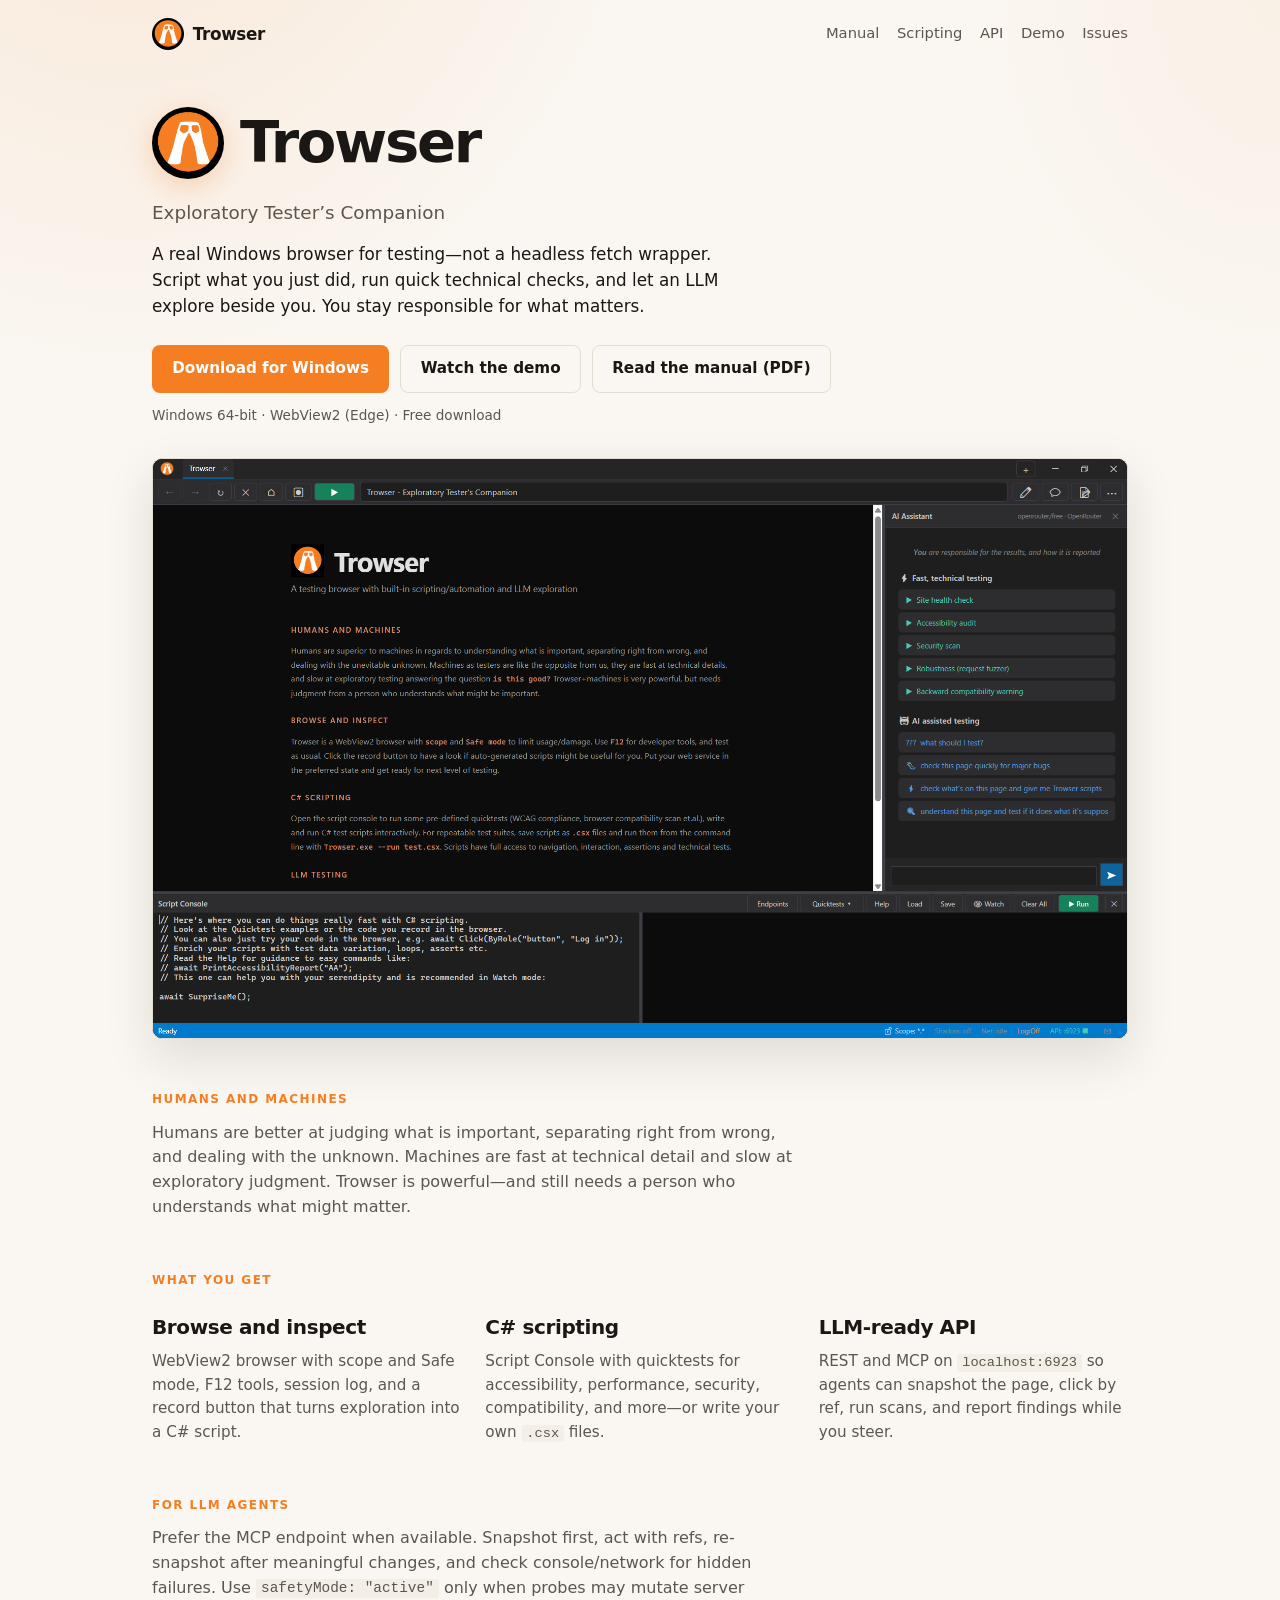
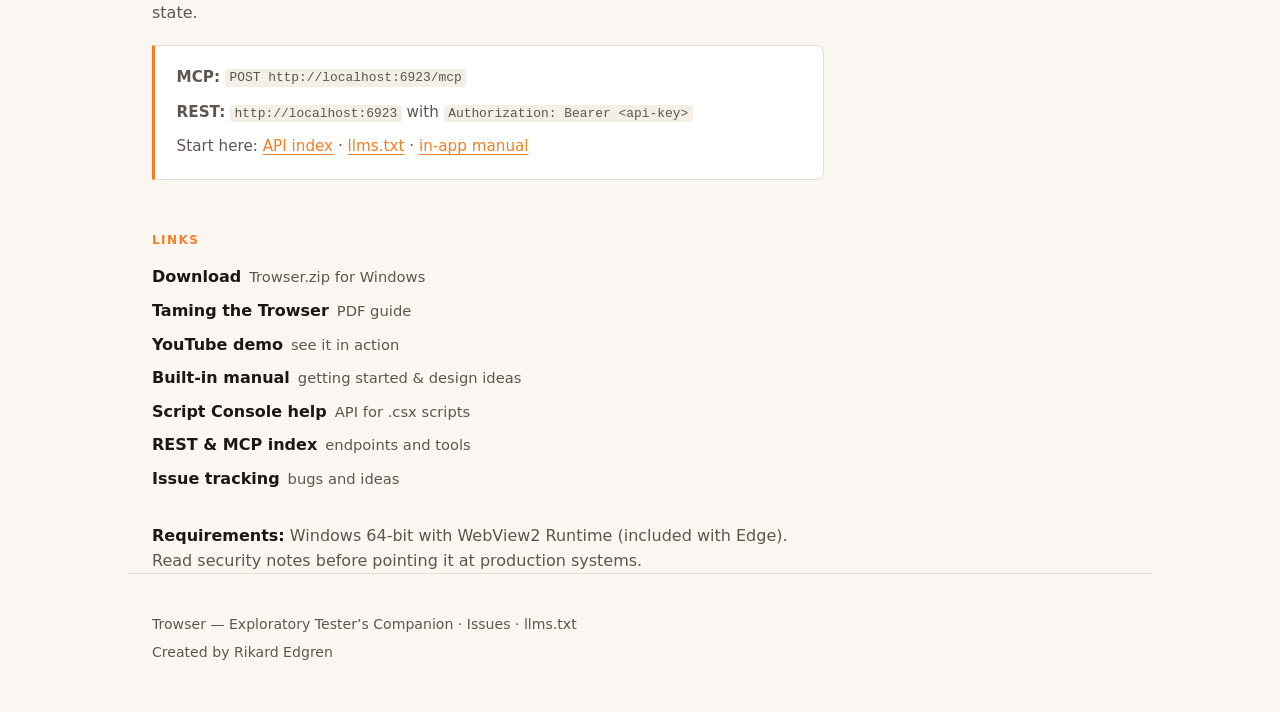
==== index.html @ c14e4764 "Add Trowser GitHub Pages site with docs and agent-friendly SEO. Landing page, manual, scripting help" ====
<!DOCTYPE html>
<html lang="en">
<head>
  <meta charset="utf-8">
  <meta name="viewport" content="width=device-width, initial-scale=1">
  <title>Trowser — Exploratory Tester’s Companion</title>
  <meta name="description" content="Trowser is a Windows WebView2 testing browser with C# scripting, accessibility and security scans, and an LLM-friendly REST/MCP API. Built for exploratory testers who stay in charge.">
  <meta name="keywords" content="Trowser, exploratory testing, WebView2, test automation, accessibility, WCAG, security scan, MCP, REST API, C# scripting, LLM testing">
  <meta name="author" content="Rikard Edgren">
  <link rel="canonical" href="https://trowser.github.io/">
  <link rel="icon" href="favicon.ico" type="image/x-icon">
  <link rel="stylesheet" href="styles.css">

  <meta property="og:type" content="website">
  <meta property="og:url" content="https://trowser.github.io/">
  <meta property="og:title" content="Trowser — Exploratory Tester’s Companion">
  <meta property="og:description" content="A Windows testing browser with scripting, quick technical scans, and an LLM-friendly API. Humans decide what matters; machines help go faster.">
  <meta property="og:image" content="https://trowser.github.io/assets/trowser_mainscreen.png">
  <meta property="og:site_name" content="Trowser">

  <meta name="twitter:card" content="summary_large_image">
  <meta name="twitter:title" content="Trowser — Exploratory Tester’s Companion">
  <meta name="twitter:description" content="Windows WebView2 testing browser with C# scripting, quicktests, and REST/MCP for LLM agents.">
  <meta name="twitter:image" content="https://trowser.github.io/assets/trowser_mainscreen.png">

  <script type="application/ld+json">
  {
    "@context": "https://schema.org",
    "@type": "SoftwareApplication",
    "name": "Trowser",
    "applicationCategory": "DeveloperApplication",
    "operatingSystem": "Windows 64-bit",
    "description": "A WebView2 testing browser with built-in scripting, accessibility and security scans, and an LLM-friendly REST/MCP API for exploratory testing.",
    "url": "https://trowser.github.io/",
    "downloadUrl": "https://www.thetesteye.com/code/Trowser.zip",
    "softwareHelp": "https://www.thetesteye.com/papers/TamingTheTrowser.pdf",
    "author": {
      "@type": "Person",
      "name": "Rikard Edgren"
    },
    "offers": {
      "@type": "Offer",
      "price": "0",
      "priceCurrency": "USD"
    }
  }
  </script>
</head>
<body class="landing">
  <header class="site-header">
    <a class="brand" href="./">
      <img src="assets/trowser.png" width="32" height="32" alt="">
      <span>Trowser</span>
    </a>
    <nav class="site-nav" aria-label="Primary">
      <a href="docs/manual.html">Manual</a>
      <a href="docs/script-help.html">Scripting</a>
      <a href="docs/api.html">API</a>
      <a href="https://youtube.com/watch?v=mQnYhafyqks">Demo</a>
      <a href="https://github.com/Trowser/Trowser/issues">Issues</a>
    </nav>
  </header>

  <main>
    <section class="hero">
      <div class="hero-brand">
        <img src="assets/trowser.png" width="72" height="72" alt="Trowser logo">
        <h1>Trowser</h1>
      </div>
      <p class="tagline">Exploratory Tester’s Companion</p>
      <p class="lead">
        A real Windows browser for testing—not a headless fetch wrapper.
        Script what you just did, run quick technical checks, and let an LLM explore beside you.
        You stay responsible for what matters.
      </p>
      <div class="cta-row">
        <a class="btn btn-primary" href="https://www.thetesteye.com/code/Trowser.zip">Download for Windows</a>
        <a class="btn btn-ghost" href="https://youtube.com/watch?v=mQnYhafyqks">Watch the demo</a>
        <a class="btn btn-ghost" href="https://www.thetesteye.com/papers/TamingTheTrowser.pdf">Read the manual (PDF)</a>
      </div>
      <p class="meta-line">Windows&nbsp;64-bit · WebView2 (Edge) · Free download</p>
    </section>

    <div class="shot-wrap">
      <figure class="shot">
        <img
          src="assets/trowser_mainscreen.png"
          width="1918"
          height="1140"
          alt="Trowser main window: browser, AI Assistant panel, and Script Console with C# quicktests"
          loading="eager"
          decoding="async">
      </figure>
    </div>

    <section class="section" id="humans">
      <h2>Humans and machines</h2>
      <p>
        Humans are better at judging what is important, separating right from wrong,
        and dealing with the unknown. Machines are fast at technical detail and slow
        at exploratory judgment. Trowser is powerful—and still needs a person who
        understands what might matter.
      </p>
    </section>

    <section class="section" id="features">
      <h2>What you get</h2>
      <div class="pillars">
        <div class="pillar">
          <h3>Browse and inspect</h3>
          <p>
            WebView2 browser with scope and Safe mode, F12 tools, session log,
            and a record button that turns exploration into a C# script.
          </p>
        </div>
        <div class="pillar">
          <h3>C# scripting</h3>
          <p>
            Script Console with quicktests for accessibility, performance,
            security, compatibility, and more—or write your own <code>.csx</code> files.
          </p>
        </div>
        <div class="pillar">
          <h3>LLM-ready API</h3>
          <p>
            REST and MCP on <code>localhost:6923</code> so agents can snapshot the page,
            click by ref, run scans, and report findings while you steer.
          </p>
        </div>
      </div>
    </section>

    <section class="section" id="agents">
      <h2>For LLM agents</h2>
      <p>
        Prefer the MCP endpoint when available. Snapshot first, act with refs,
        re-snapshot after meaningful changes, and check console/network for hidden failures.
        Use <code>safetyMode: "active"</code> only when probes may mutate server state.
      </p>
      <div class="agent-box">
        <p><strong>MCP:</strong> <code>POST http://localhost:6923/mcp</code></p>
        <p><strong>REST:</strong> <code>http://localhost:6923</code> with <code>Authorization: Bearer &lt;api-key&gt;</code></p>
        <p style="margin-top:0.65rem">Start here: <a href="docs/api.html">API index</a> · <a href="llms.txt">llms.txt</a> · <a href="docs/manual.html">in-app manual</a></p>
      </div>
    </section>

    <section class="section" id="links">
      <h2>Links</h2>
      <ul class="link-list">
        <li>
          <a href="https://www.thetesteye.com/code/Trowser.zip">Download
            <span>Trowser.zip for Windows</span></a>
        </li>
        <li>
          <a href="https://www.thetesteye.com/papers/TamingTheTrowser.pdf">Taming the Trowser
            <span>PDF guide</span></a>
        </li>
        <li>
          <a href="https://youtube.com/watch?v=mQnYhafyqks">YouTube demo
            <span>see it in action</span></a>
        </li>
        <li>
          <a href="docs/manual.html">Built-in manual
            <span>getting started &amp; design ideas</span></a>
        </li>
        <li>
          <a href="docs/script-help.html">Script Console help
            <span>API for .csx scripts</span></a>
        </li>
        <li>
          <a href="docs/api.html">REST &amp; MCP index
            <span>endpoints and tools</span></a>
        </li>
        <li>
          <a href="https://github.com/Trowser/Trowser/issues">Issue tracking
            <span>bugs and ideas</span></a>
        </li>
      </ul>
      <p class="reqs">
        <strong>Requirements:</strong> Windows 64-bit with WebView2 Runtime (included with Edge).
        Read security notes before pointing it at production systems.
      </p>
    </section>
  </main>

  <footer class="site-footer">
    <p>
      <a href="./">Trowser</a> — Exploratory Tester’s Companion ·
      <a href="https://github.com/Trowser/Trowser/issues">Issues</a> ·
      <a href="llms.txt">llms.txt</a>
    </p>
    <p>Created by Rikard Edgren</p>
  </footer>
</body>
</html>
---- styles.css ----
/* Trowser site — no frameworks */
:root {
  --orange: #f57e23;
  --orange-soft: rgba(245, 126, 35, 0.12);
  --ink: #1a1714;
  --ink-muted: #5c564e;
  --paper: #faf7f2;
  --paper-2: #f3eee6;
  --line: #e4ddd2;
  --white: #ffffff;
  --max: 960px;
  --font: "Segoe UI", system-ui, -apple-system, sans-serif;
  --mono: "Cascadia Code", Consolas, "Courier New", monospace;
}

*,
*::before,
*::after {
  box-sizing: border-box;
  margin: 0;
  padding: 0;
}

html {
  scroll-behavior: smooth;
}

body {
  font-family: var(--font);
  line-height: 1.55;
  min-height: 100vh;
}

/* Landing / light docs only — embedded app manuals keep their own dark theme */
body.landing,
body.docs-page {
  color: var(--ink);
  background:
    radial-gradient(ellipse 80% 50% at 10% -10%, rgba(245, 126, 35, 0.14), transparent 55%),
    radial-gradient(ellipse 60% 40% at 100% 0%, rgba(245, 126, 35, 0.06), transparent 45%),
    var(--paper);
}

img {
  max-width: 100%;
  height: auto;
  display: block;
}

a {
  color: var(--orange);
  text-decoration-thickness: 1px;
  text-underline-offset: 3px;
}

a:hover {
  color: #d66a14;
}

code {
  font-family: var(--mono);
  font-size: 0.9em;
  background: var(--paper-2);
  padding: 0.1em 0.35em;
  border-radius: 3px;
}

/* —— Site chrome —— */
.site-header {
  display: flex;
  align-items: center;
  justify-content: space-between;
  gap: 1rem;
  flex-wrap: wrap;
  max-width: calc(var(--max) + 4rem);
  margin: 0 auto;
  padding: 1.1rem 1.5rem !important;
}

.brand {
  display: inline-flex;
  align-items: center;
  gap: 0.55rem;
  color: var(--ink);
  text-decoration: none;
  font-weight: 700;
  font-size: 1.05rem;
  letter-spacing: -0.02em;
}

.brand img {
  width: 32px;
  height: 32px;
  border-radius: 50%;
}

.brand:hover {
  color: var(--ink);
}

.site-nav {
  display: flex;
  flex-wrap: wrap;
  gap: 0.15rem 1.1rem;
  font-size: 0.92rem;
}

.site-nav a {
  color: var(--ink-muted);
  text-decoration: none;
}

.site-nav a:hover,
.site-nav a.active {
  color: var(--orange);
}

.site-footer {
  max-width: calc(var(--max) + 4rem);
  margin: 0 auto;
  padding: 2.5rem 1.5rem 3rem;
  color: var(--ink-muted);
  font-size: 0.88rem;
  border-top: 1px solid var(--line);
}

.site-footer p + p {
  margin-top: 0.35rem;
}

.site-footer a {
  color: var(--ink-muted);
  text-decoration: none;
}

.site-footer a:hover {
  color: var(--orange);
}

/* —— Landing —— */
.hero {
  max-width: calc(var(--max) + 4rem);
  margin: 0 auto;
  padding: 2.5rem 1.5rem 1.5rem;
}

.hero-brand {
  display: flex;
  align-items: center;
  gap: 1rem;
  margin-bottom: 1.25rem;
}

.hero-brand img {
  width: 72px;
  height: 72px;
  border-radius: 50%;
  box-shadow: 0 8px 28px rgba(245, 126, 35, 0.28);
}

.hero h1 {
  font-size: clamp(2.6rem, 6vw, 3.6rem);
  font-weight: 750;
  letter-spacing: -0.04em;
  line-height: 1;
  color: var(--ink);
}

.hero .tagline {
  font-size: 1.15rem;
  color: var(--ink-muted);
  margin-bottom: 0.85rem;
  max-width: 36rem;
}

.hero .lead {
  font-size: 1.05rem;
  color: var(--ink);
  max-width: 38rem;
  margin-bottom: 1.6rem;
}

.cta-row {
  display: flex;
  flex-wrap: wrap;
  gap: 0.7rem;
  margin-bottom: 0.5rem;
}

.btn {
  display: inline-flex;
  align-items: center;
  justify-content: center;
  gap: 0.4rem;
  padding: 0.7rem 1.2rem;
  border-radius: 8px;
  font-size: 0.95rem;
  font-weight: 600;
  text-decoration: none;
  border: 1px solid transparent;
  transition: background 0.15s, color 0.15s, border-color 0.15s;
}

.btn-primary {
  background: var(--orange);
  color: var(--white);
}

.btn-primary:hover {
  background: #e06f16;
  color: var(--white);
}

.btn-ghost {
  background: transparent;
  color: var(--ink);
  border-color: var(--line);
}

.btn-ghost:hover {
  border-color: var(--orange);
  color: var(--orange);
}

.meta-line {
  font-size: 0.85rem;
  color: var(--ink-muted);
  margin-top: 0.75rem;
}

.shot-wrap {
  max-width: calc(var(--max) + 4rem);
  margin: 0.5rem auto 0;
  padding: 0 1.5rem;
}

.shot {
  border-radius: 10px;
  border: 1px solid var(--line);
  box-shadow: 0 18px 50px rgba(26, 23, 20, 0.12);
  overflow: hidden;
  background: #111;
}

.shot img {
  width: 100%;
}

.section {
  max-width: calc(var(--max) + 4rem);
  margin: 0 auto;
  padding: 3.2rem 1.5rem 0;
}

.section h2 {
  font-size: 0.75rem;
  font-weight: 700;
  letter-spacing: 0.12em;
  text-transform: uppercase;
  color: var(--orange);
  margin-bottom: 0.75rem;
}

.section h3 {
  font-size: 1.25rem;
  font-weight: 700;
  letter-spacing: -0.02em;
  margin-bottom: 0.45rem;
}

.section p,
.section li {
  color: var(--ink-muted);
  font-size: 1rem;
}

.section p + p {
  margin-top: 0.75rem;
}

.section > p,
.section > .lede {
  max-width: 40rem;
}

.pillars {
  display: grid;
  grid-template-columns: repeat(3, 1fr);
  gap: 1.5rem;
  margin-top: 1.4rem;
}

.pillar h3 {
  color: var(--ink);
}

.pillar p {
  font-size: 0.95rem;
}

.agent-box {
  margin-top: 1.2rem;
  padding: 1.25rem 1.35rem;
  background: var(--white);
  border: 1px solid var(--line);
  border-left: 3px solid var(--orange);
  border-radius: 0 8px 8px 0;
  max-width: 42rem;
}

.agent-box p {
  font-size: 0.95rem;
}

.agent-box code {
  font-size: 0.85em;
}

.link-list {
  list-style: none;
  margin-top: 1rem;
  display: grid;
  gap: 0.55rem;
  max-width: 36rem;
}

.link-list a {
  color: var(--ink);
  text-decoration: none;
  font-weight: 600;
  display: inline-flex;
  gap: 0.5rem;
  align-items: baseline;
}

.link-list a:hover {
  color: var(--orange);
}

.link-list span {
  font-weight: 400;
  color: var(--ink-muted);
  font-size: 0.92rem;
}

.reqs {
  margin-top: 1rem;
  padding: 1rem 0 0;
  font-size: 0.92rem;
  color: var(--ink-muted);
}

.reqs strong {
  color: var(--ink);
  font-weight: 600;
}

@media (max-width: 720px) {
  .pillars {
    grid-template-columns: 1fr;
    gap: 1.25rem;
  }

  .hero-brand img {
    width: 56px;
    height: 56px;
  }

  .hero {
    padding-top: 1.5rem;
  }
}
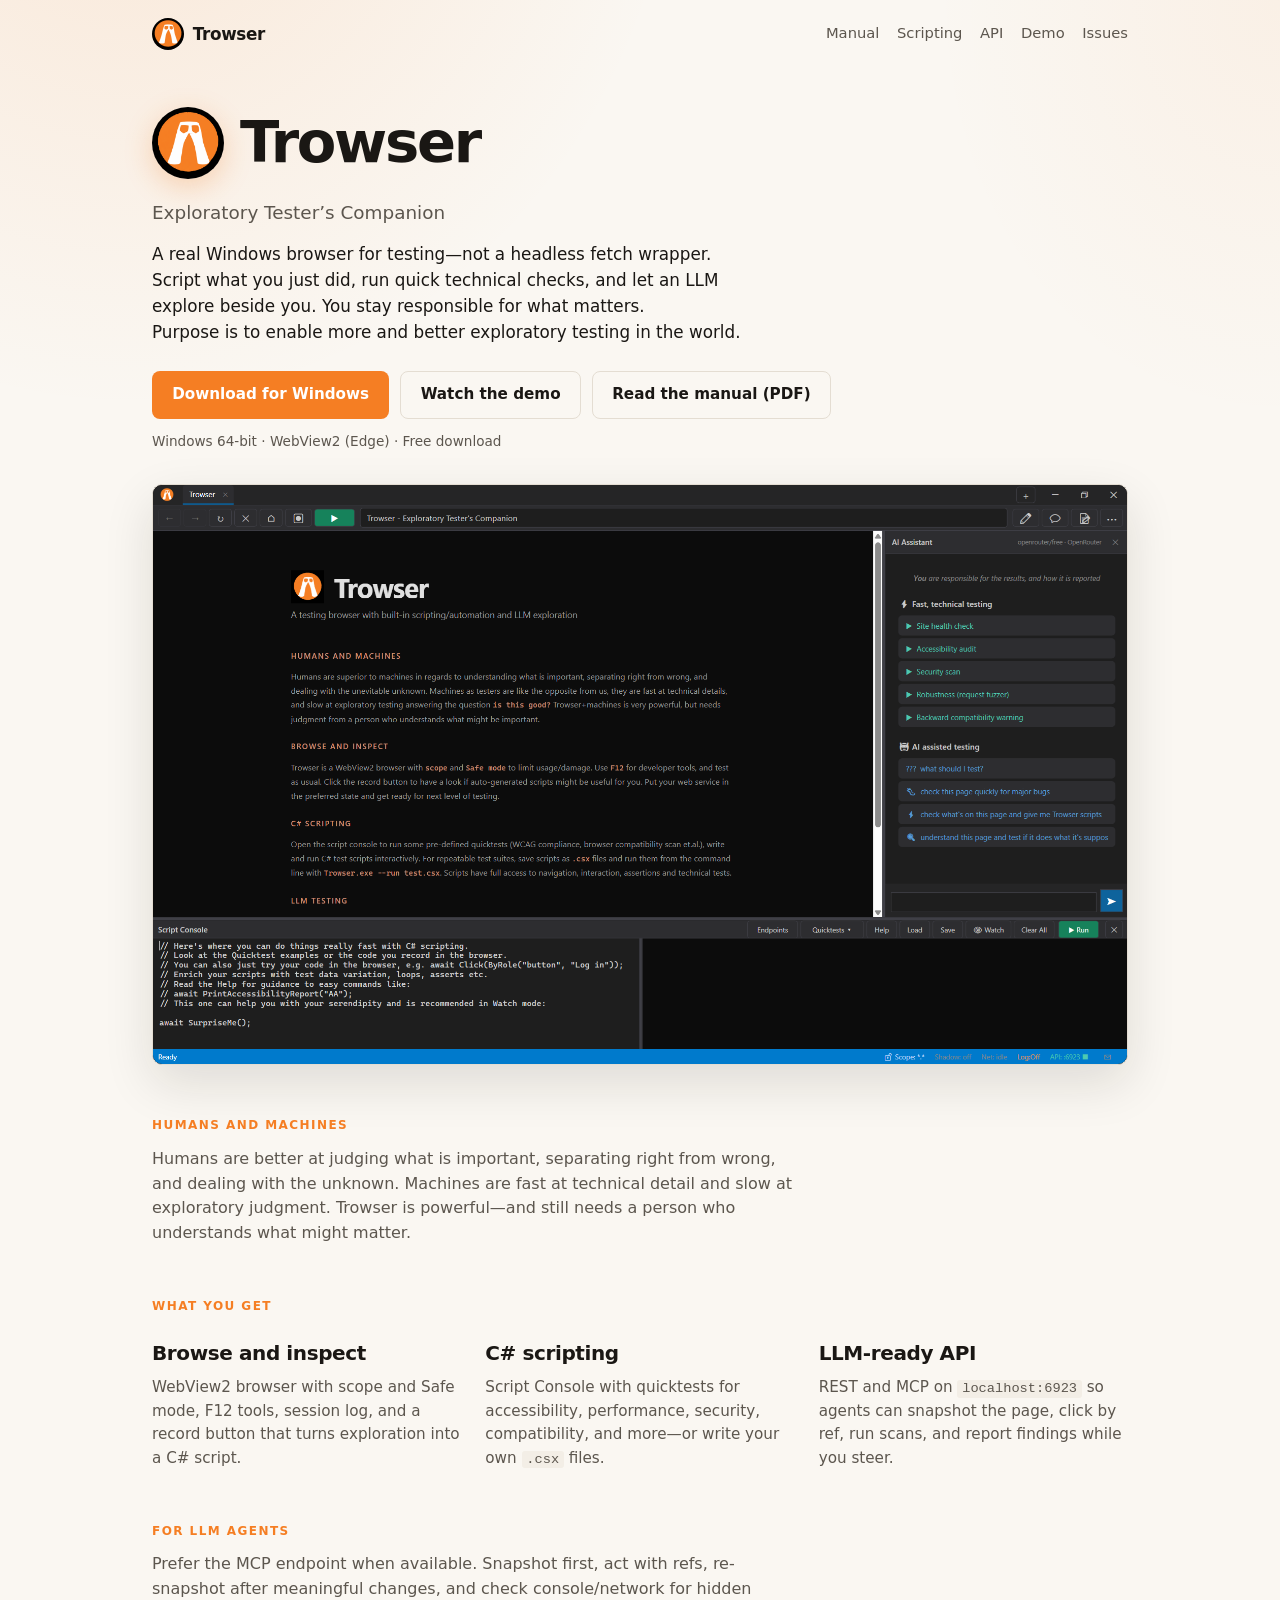
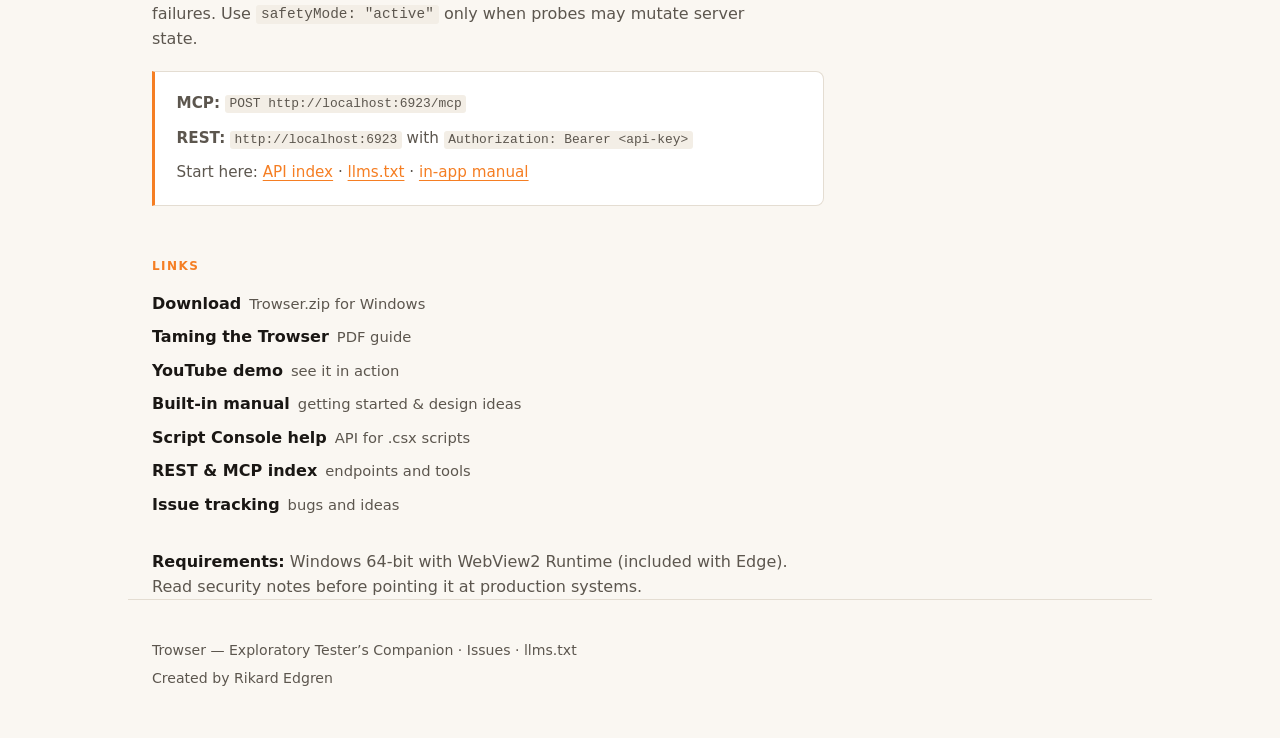
==== commit b17a17f9: "Clarify purpose on the landing page and link the author email in the footer. Co-authored-by: Cursor " ====
--- a/index.html
+++ b/index.html
@@ -72,8 +72,10 @@
         A real Windows browser for testing—not a headless fetch wrapper.
         Script what you just did, run quick technical checks, and let an LLM explore beside you.
         You stay responsible for what matters.
-      </p>
-      <div class="cta-row">
+        <br>
+		Purpose is to enable more and better exploratory testing in the world.
+      </p>      
+	  <div class="cta-row">
         <a class="btn btn-primary" href="https://www.thetesteye.com/code/Trowser.zip">Download for Windows</a>
         <a class="btn btn-ghost" href="https://youtube.com/watch?v=mQnYhafyqks">Watch the demo</a>
         <a class="btn btn-ghost" href="https://www.thetesteye.com/papers/TamingTheTrowser.pdf">Read the manual (PDF)</a>
@@ -189,7 +191,7 @@
       <a href="https://github.com/Trowser/Trowser/issues">Issues</a> ·
       <a href="llms.txt">llms.txt</a>
     </p>
-    <p>Created by Rikard Edgren</p>
+    <p>Created by <a href="mailto:rikard.edgren_at_thetesteye.com" target="_blank" rel="noopener">Rikard Edgren</a></p>
   </footer>
 </body>
 </html>
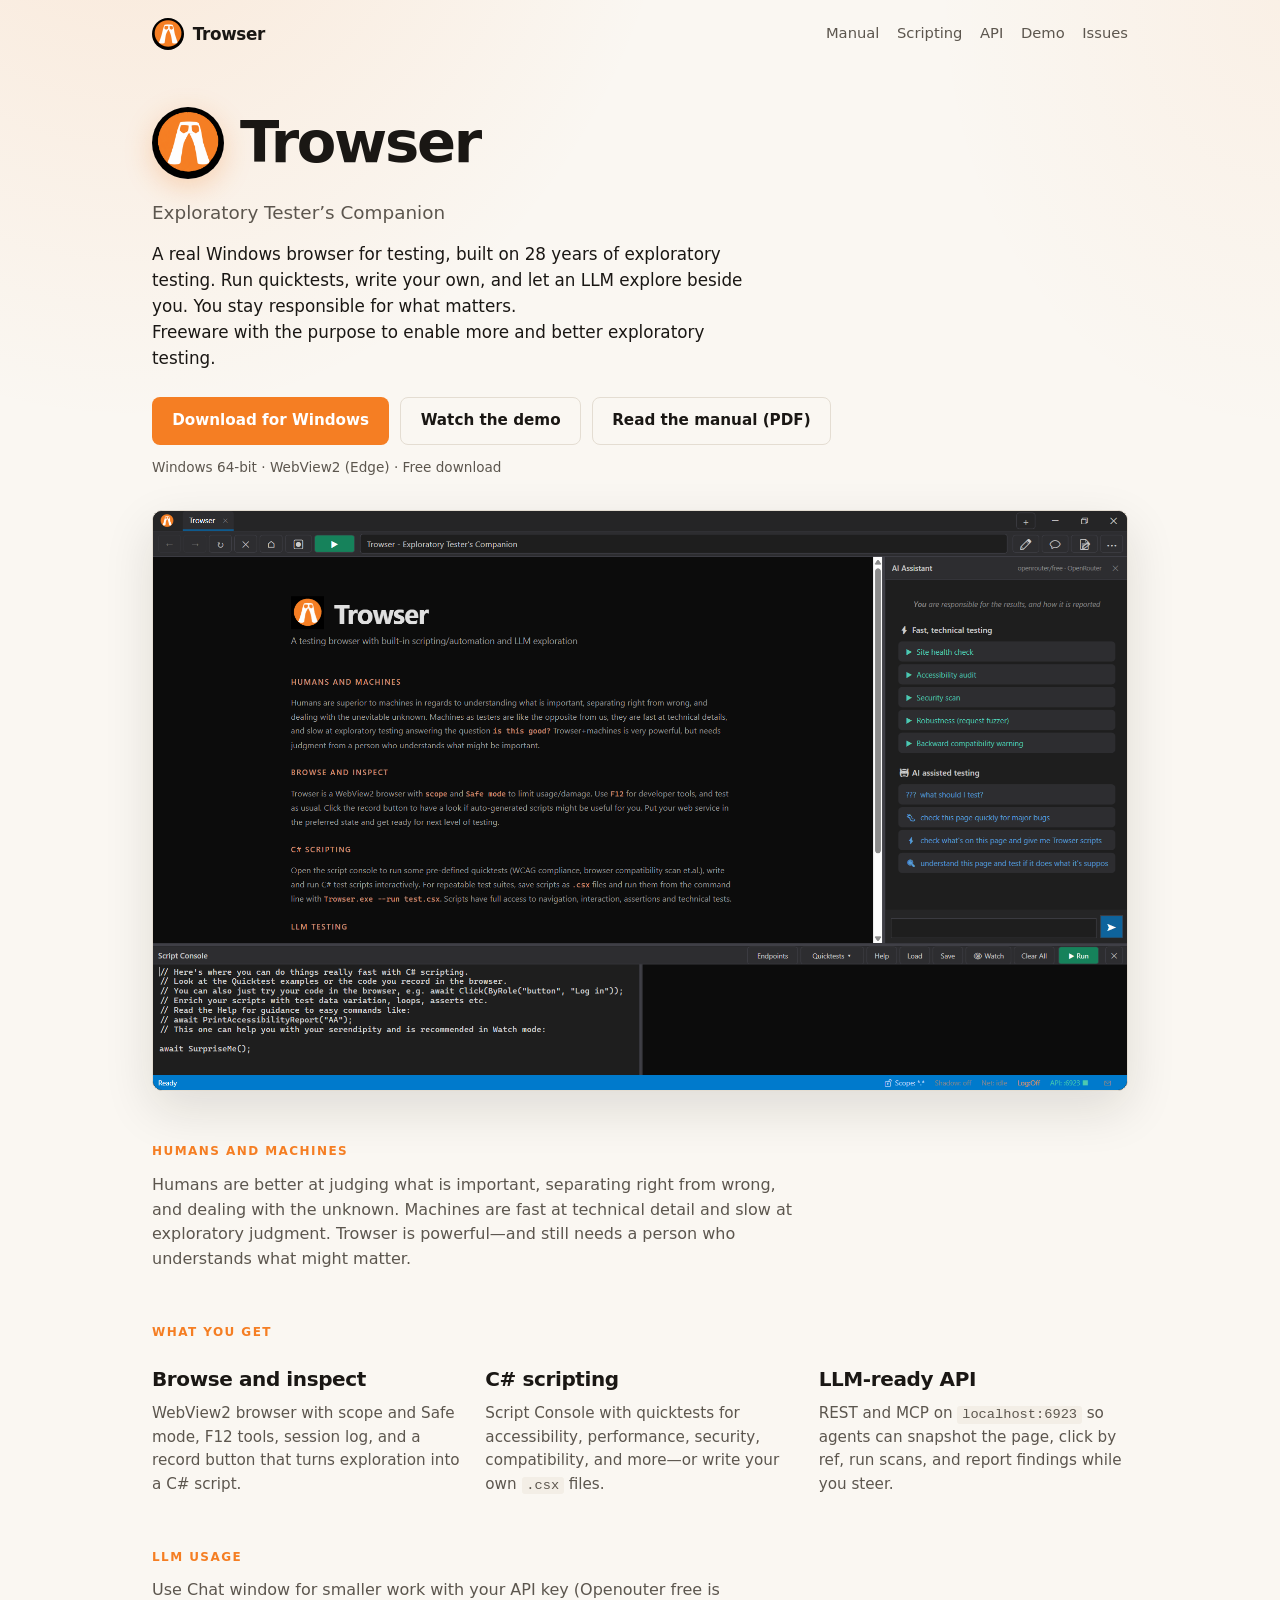
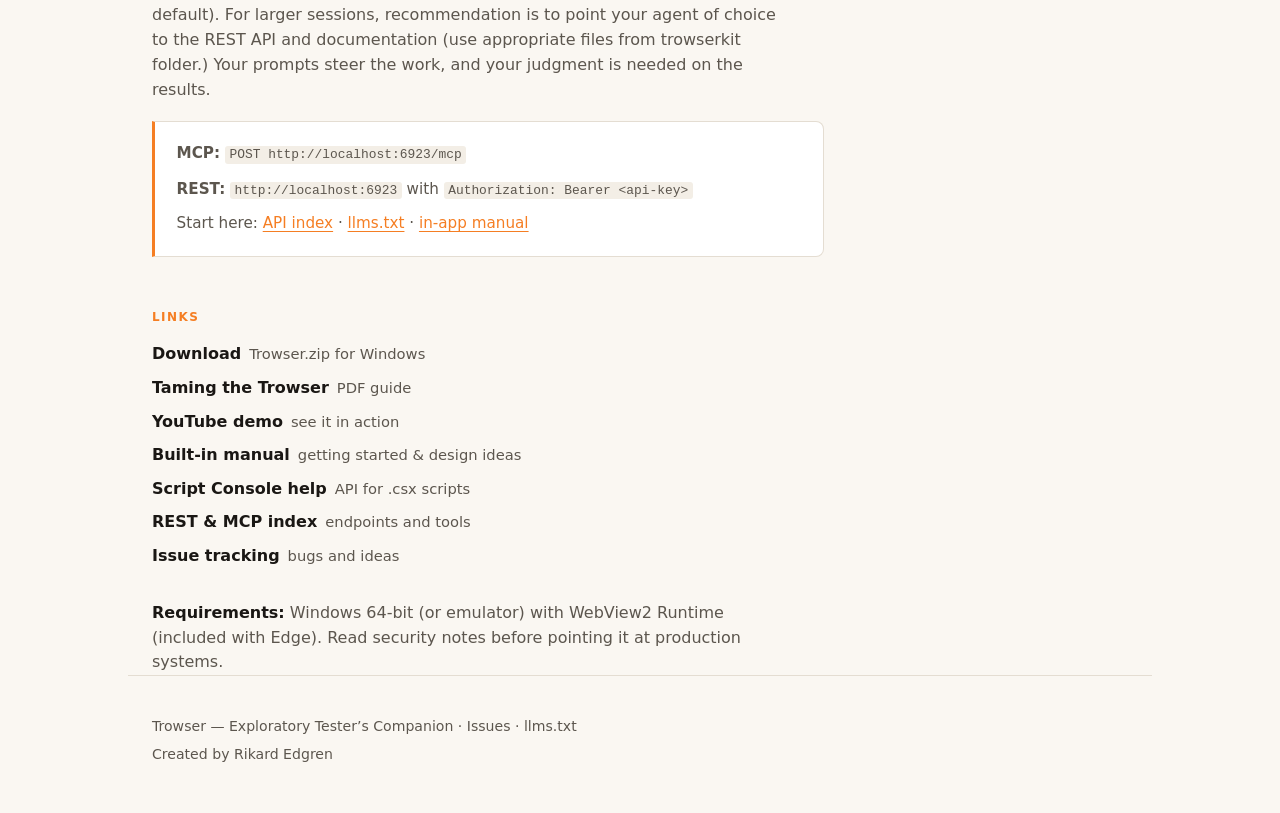
==== commit 018e3b04: "Update landing copy for purpose, LLM usage, and Windows requirements. Co-authored-by: Cursor <cursor" ====
--- a/index.html
+++ b/index.html
@@ -69,11 +69,11 @@
       </div>
       <p class="tagline">Exploratory Tester’s Companion</p>
       <p class="lead">
-        A real Windows browser for testing—not a headless fetch wrapper.
-        Script what you just did, run quick technical checks, and let an LLM explore beside you.
+        A real Windows browser for testing, built on 28 years of exploratory testing. 
+        Run quicktests, write your own, and let an LLM explore beside you.
         You stay responsible for what matters.
         <br>
-		Purpose is to enable more and better exploratory testing in the world.
+		Freeware with the purpose to enable more and better exploratory testing.
       </p>      
 	  <div class="cta-row">
         <a class="btn btn-primary" href="https://www.thetesteye.com/code/Trowser.zip">Download for Windows</a>
@@ -133,11 +133,10 @@
     </section>
 
     <section class="section" id="agents">
-      <h2>For LLM agents</h2>
+      <h2>LLM usage</h2>
       <p>
-        Prefer the MCP endpoint when available. Snapshot first, act with refs,
-        re-snapshot after meaningful changes, and check console/network for hidden failures.
-        Use <code>safetyMode: "active"</code> only when probes may mutate server state.
+        Use Chat window for smaller work with your API key (Openouter free is default). For larger sessions, recommendation is to point your agent of choice to the REST API and documentation (use appropriate files from trowserkit folder.) 
+        Your prompts steer the work, and your judgment is needed on the results.
       </p>
       <div class="agent-box">
         <p><strong>MCP:</strong> <code>POST http://localhost:6923/mcp</code></p>
@@ -179,7 +178,7 @@
         </li>
       </ul>
       <p class="reqs">
-        <strong>Requirements:</strong> Windows 64-bit with WebView2 Runtime (included with Edge).
+        <strong>Requirements:</strong> Windows 64-bit (or emulator) with WebView2 Runtime (included with Edge).
         Read security notes before pointing it at production systems.
       </p>
     </section>
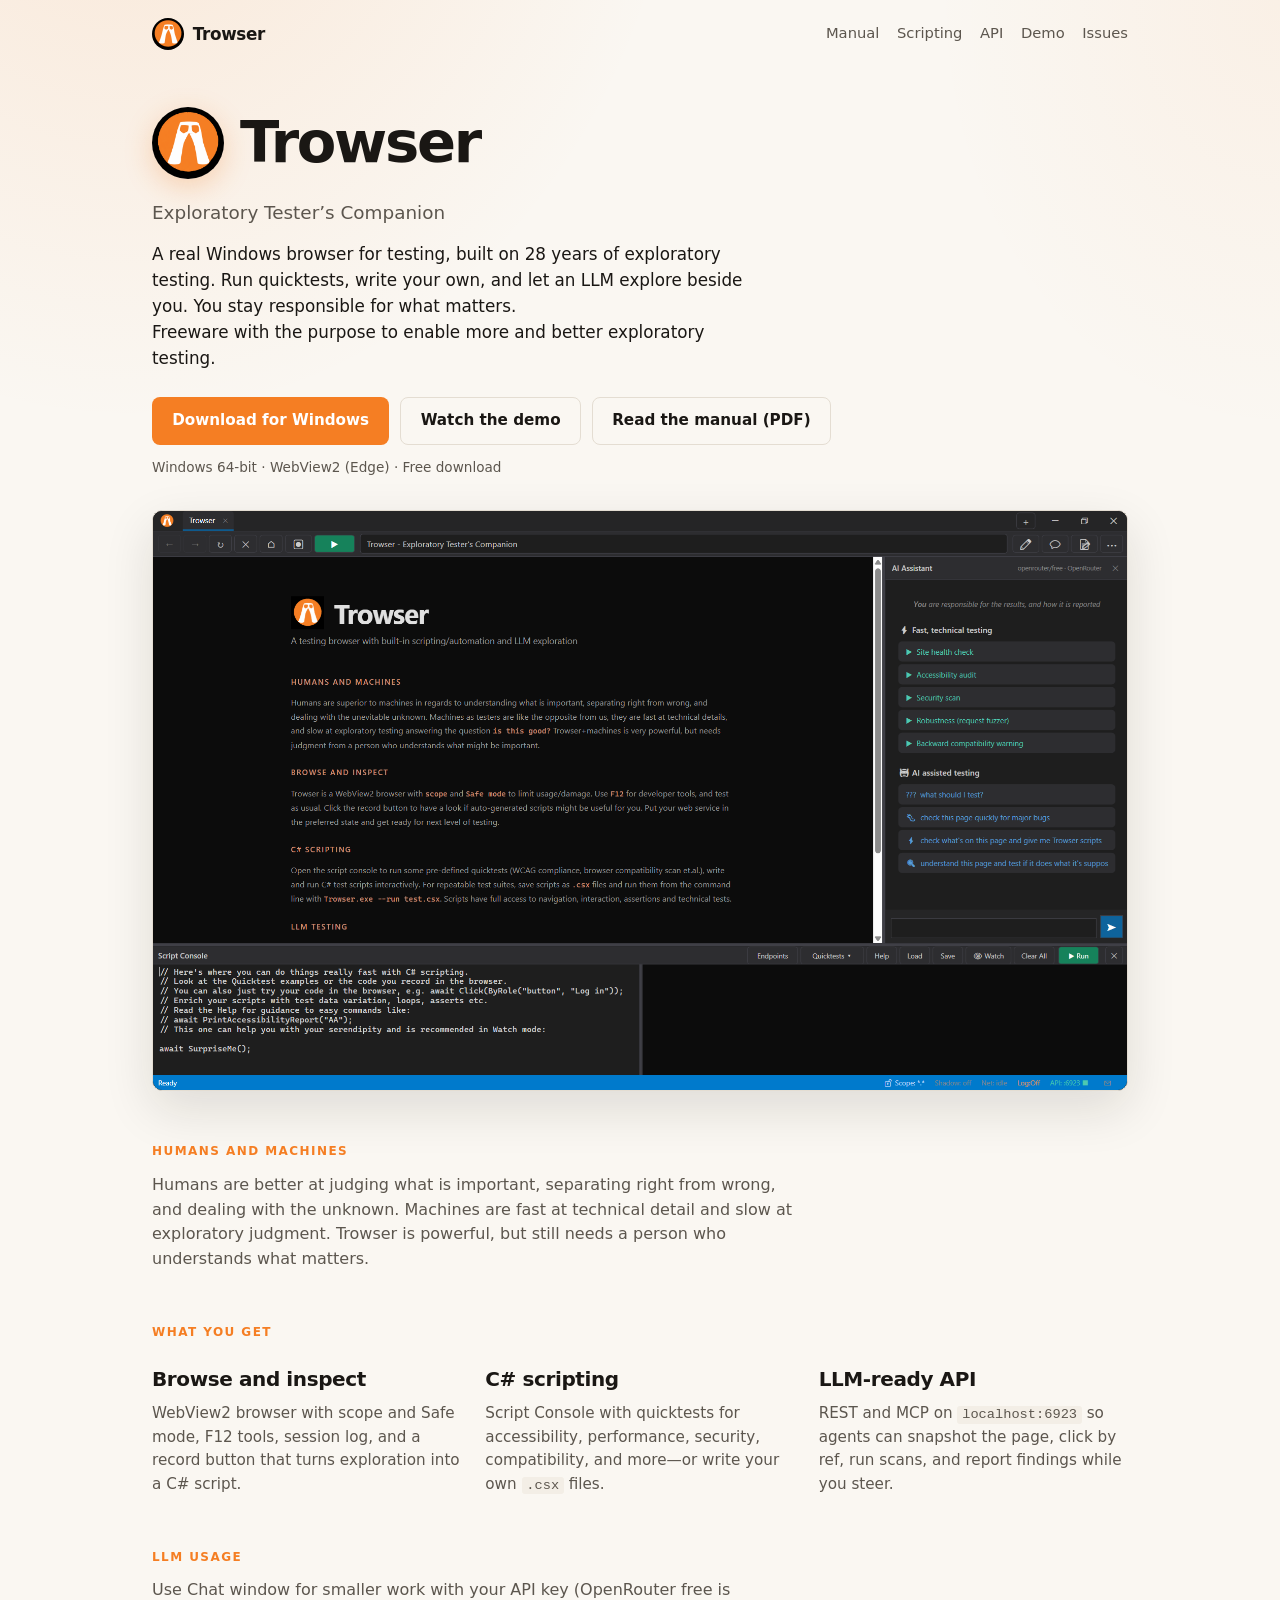
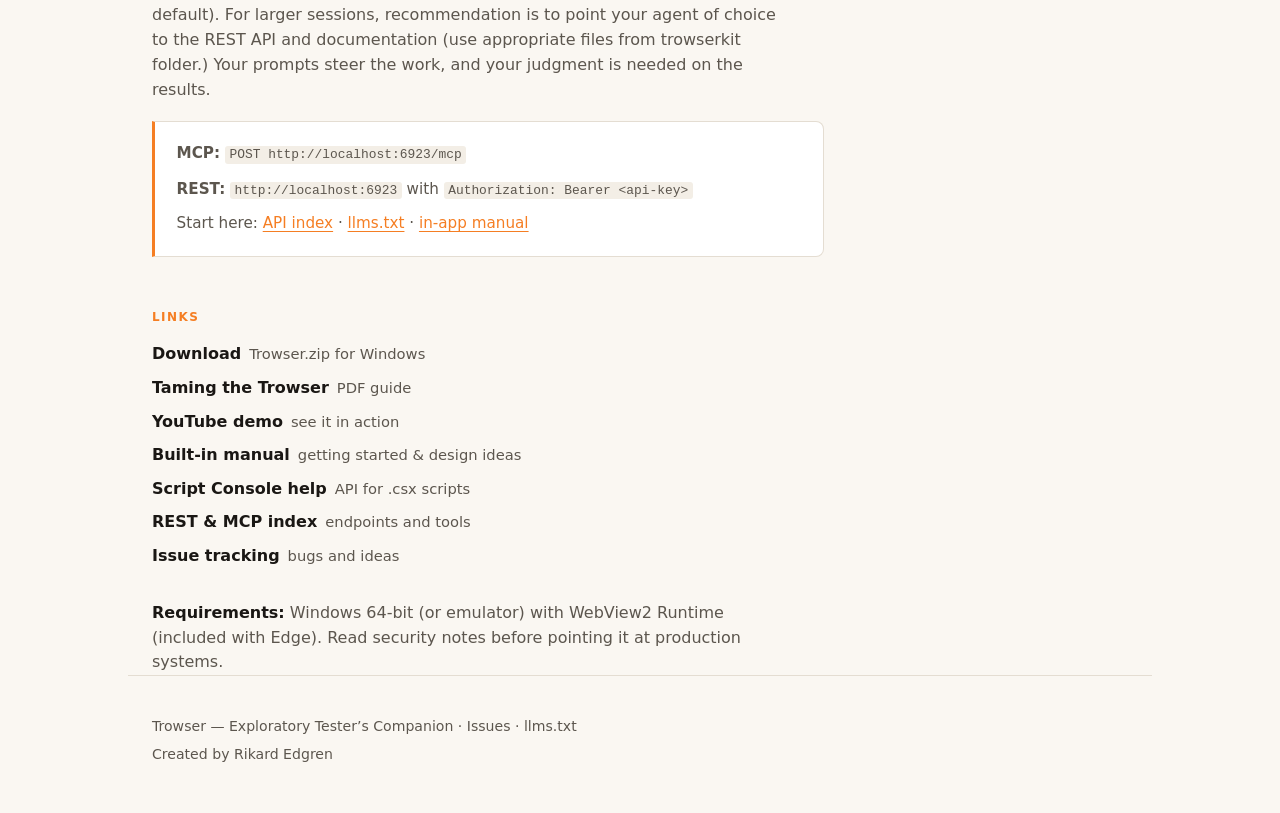
==== commit b997cab5: "Document new keyboard shortcuts and tighten landing-page copy. Co-authored-by: Cursor <cursoragent@c" ====
--- a/index.html
+++ b/index.html
@@ -100,8 +100,8 @@
       <p>
         Humans are better at judging what is important, separating right from wrong,
         and dealing with the unknown. Machines are fast at technical detail and slow
-        at exploratory judgment. Trowser is powerful—and still needs a person who
-        understands what might matter.
+        at exploratory judgment. Trowser is powerful, but still needs a person who
+        understands what matters.
       </p>
     </section>
 
@@ -135,7 +135,7 @@
     <section class="section" id="agents">
       <h2>LLM usage</h2>
       <p>
-        Use Chat window for smaller work with your API key (Openouter free is default). For larger sessions, recommendation is to point your agent of choice to the REST API and documentation (use appropriate files from trowserkit folder.) 
+        Use Chat window for smaller work with your API key (OpenRouter free is default). For larger sessions, recommendation is to point your agent of choice to the REST API and documentation (use appropriate files from trowserkit folder.) 
         Your prompts steer the work, and your judgment is needed on the results.
       </p>
       <div class="agent-box">
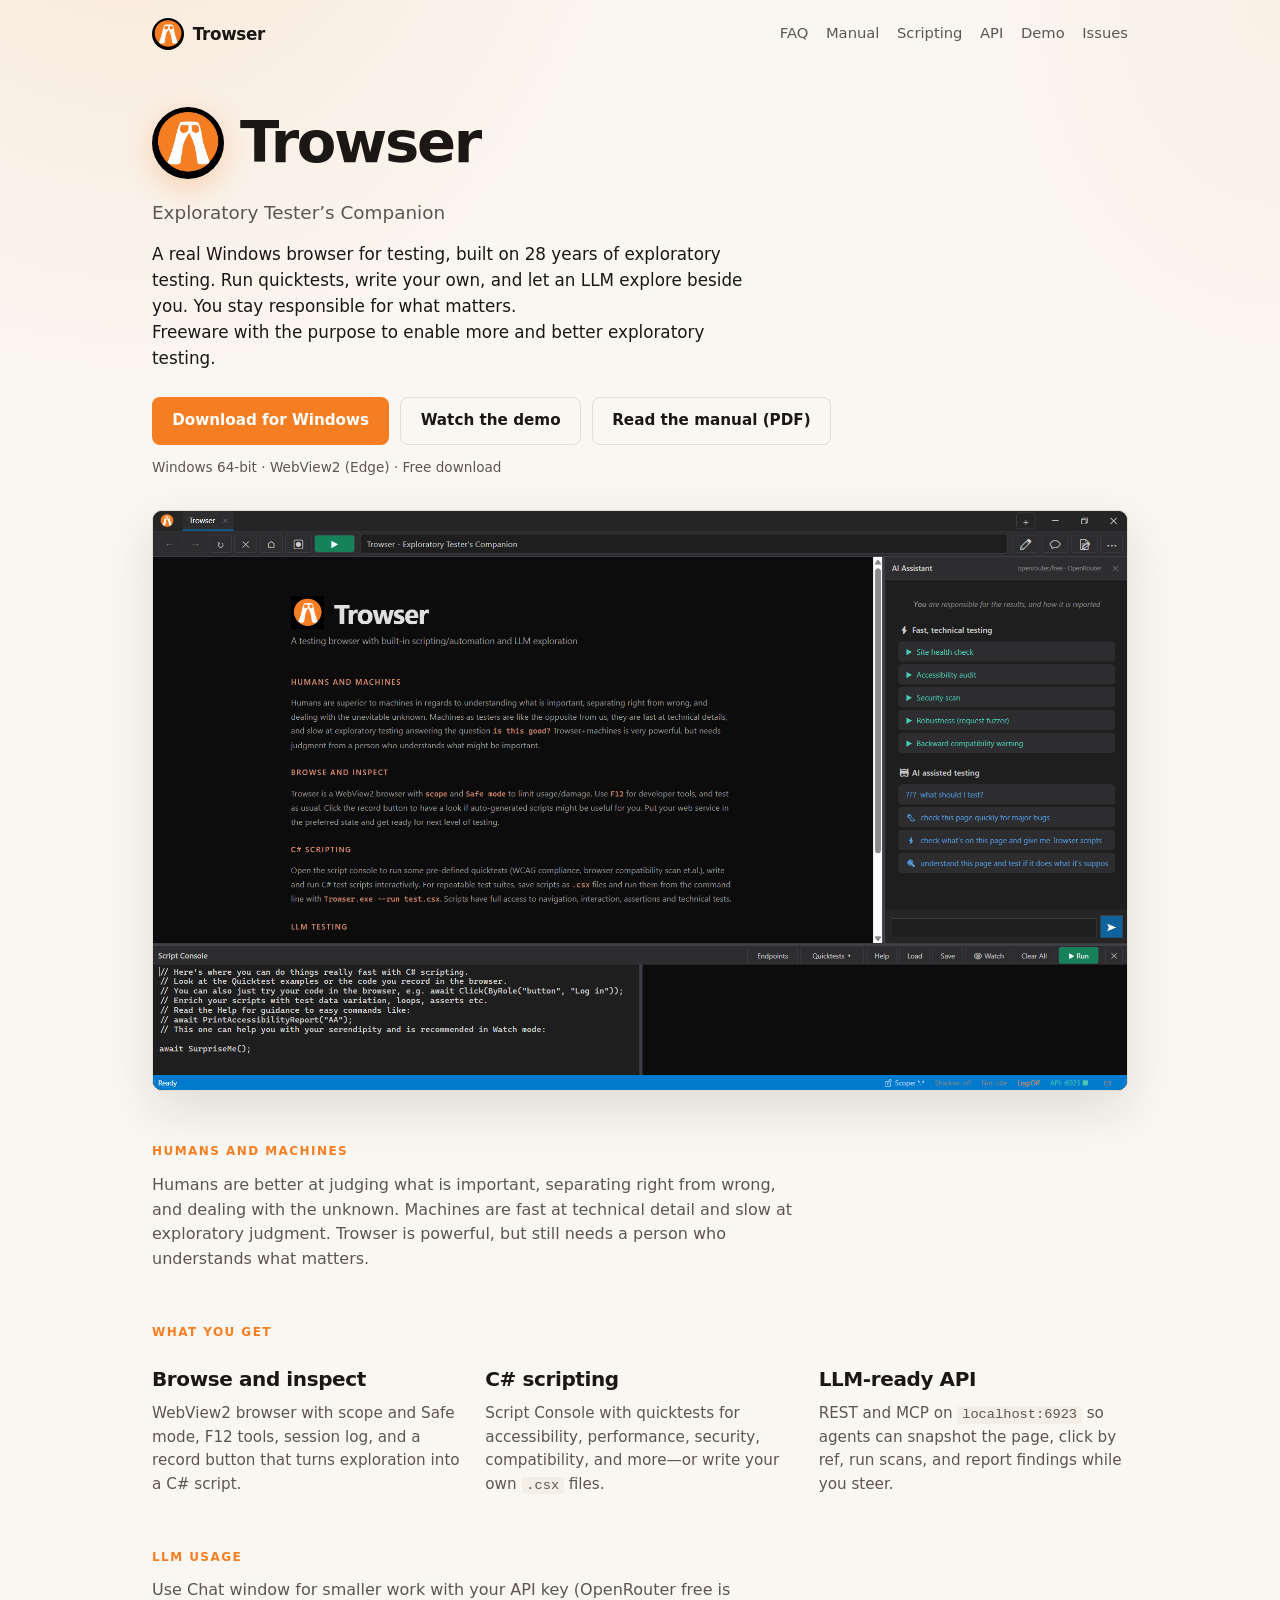
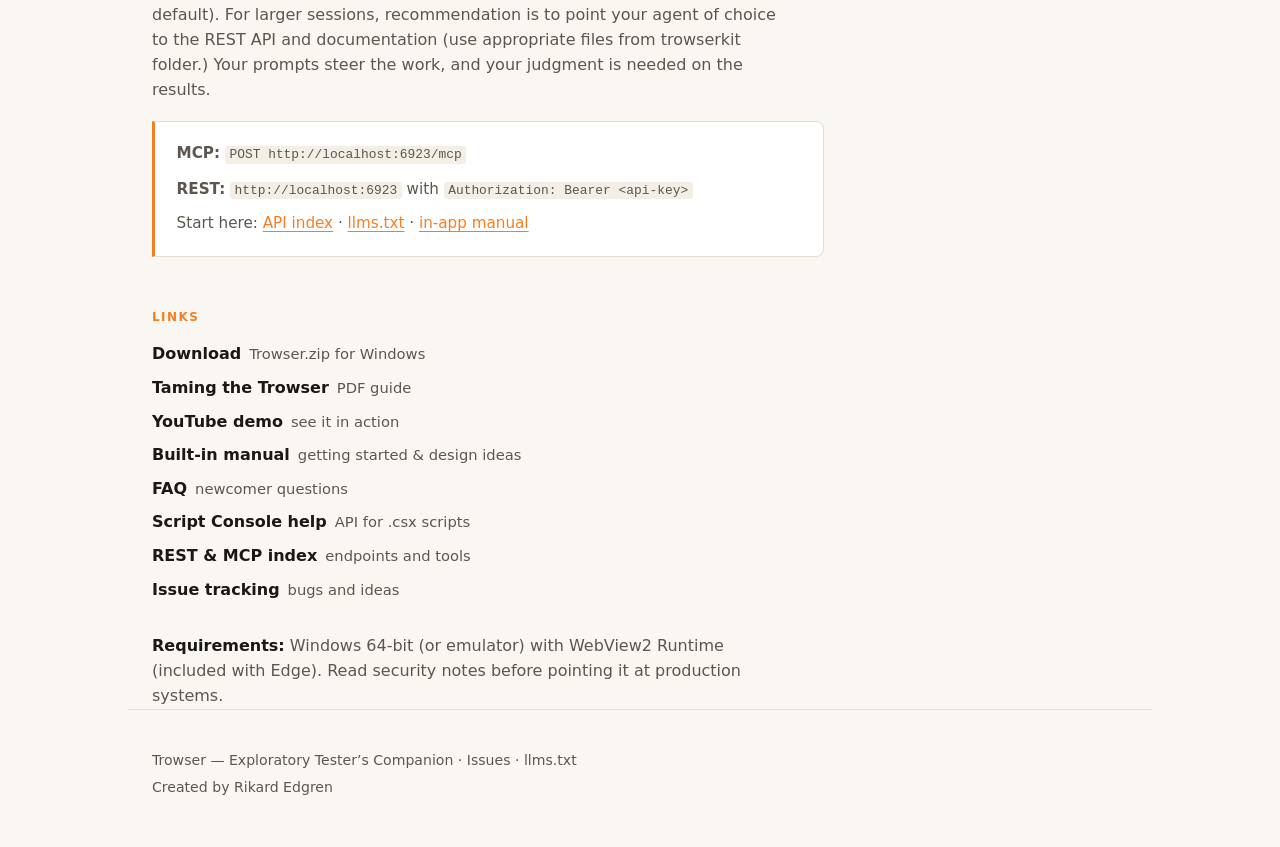
==== commit 149bcb97: "Add a newcomer FAQ page and list it first in the site nav. Co-authored-by: Cursor <cursoragent@curso" ====
--- a/index.html
+++ b/index.html
@@ -53,6 +53,7 @@
       <span>Trowser</span>
     </a>
     <nav class="site-nav" aria-label="Primary">
+      <a href="docs/faq.html">FAQ</a>
       <a href="docs/manual.html">Manual</a>
       <a href="docs/script-help.html">Scripting</a>
       <a href="docs/api.html">API</a>
@@ -165,6 +166,10 @@
             <span>getting started &amp; design ideas</span></a>
         </li>
         <li>
+          <a href="docs/faq.html">FAQ
+            <span>newcomer questions</span></a>
+        </li>
+        <li>
           <a href="docs/script-help.html">Script Console help
             <span>API for .csx scripts</span></a>
         </li>
